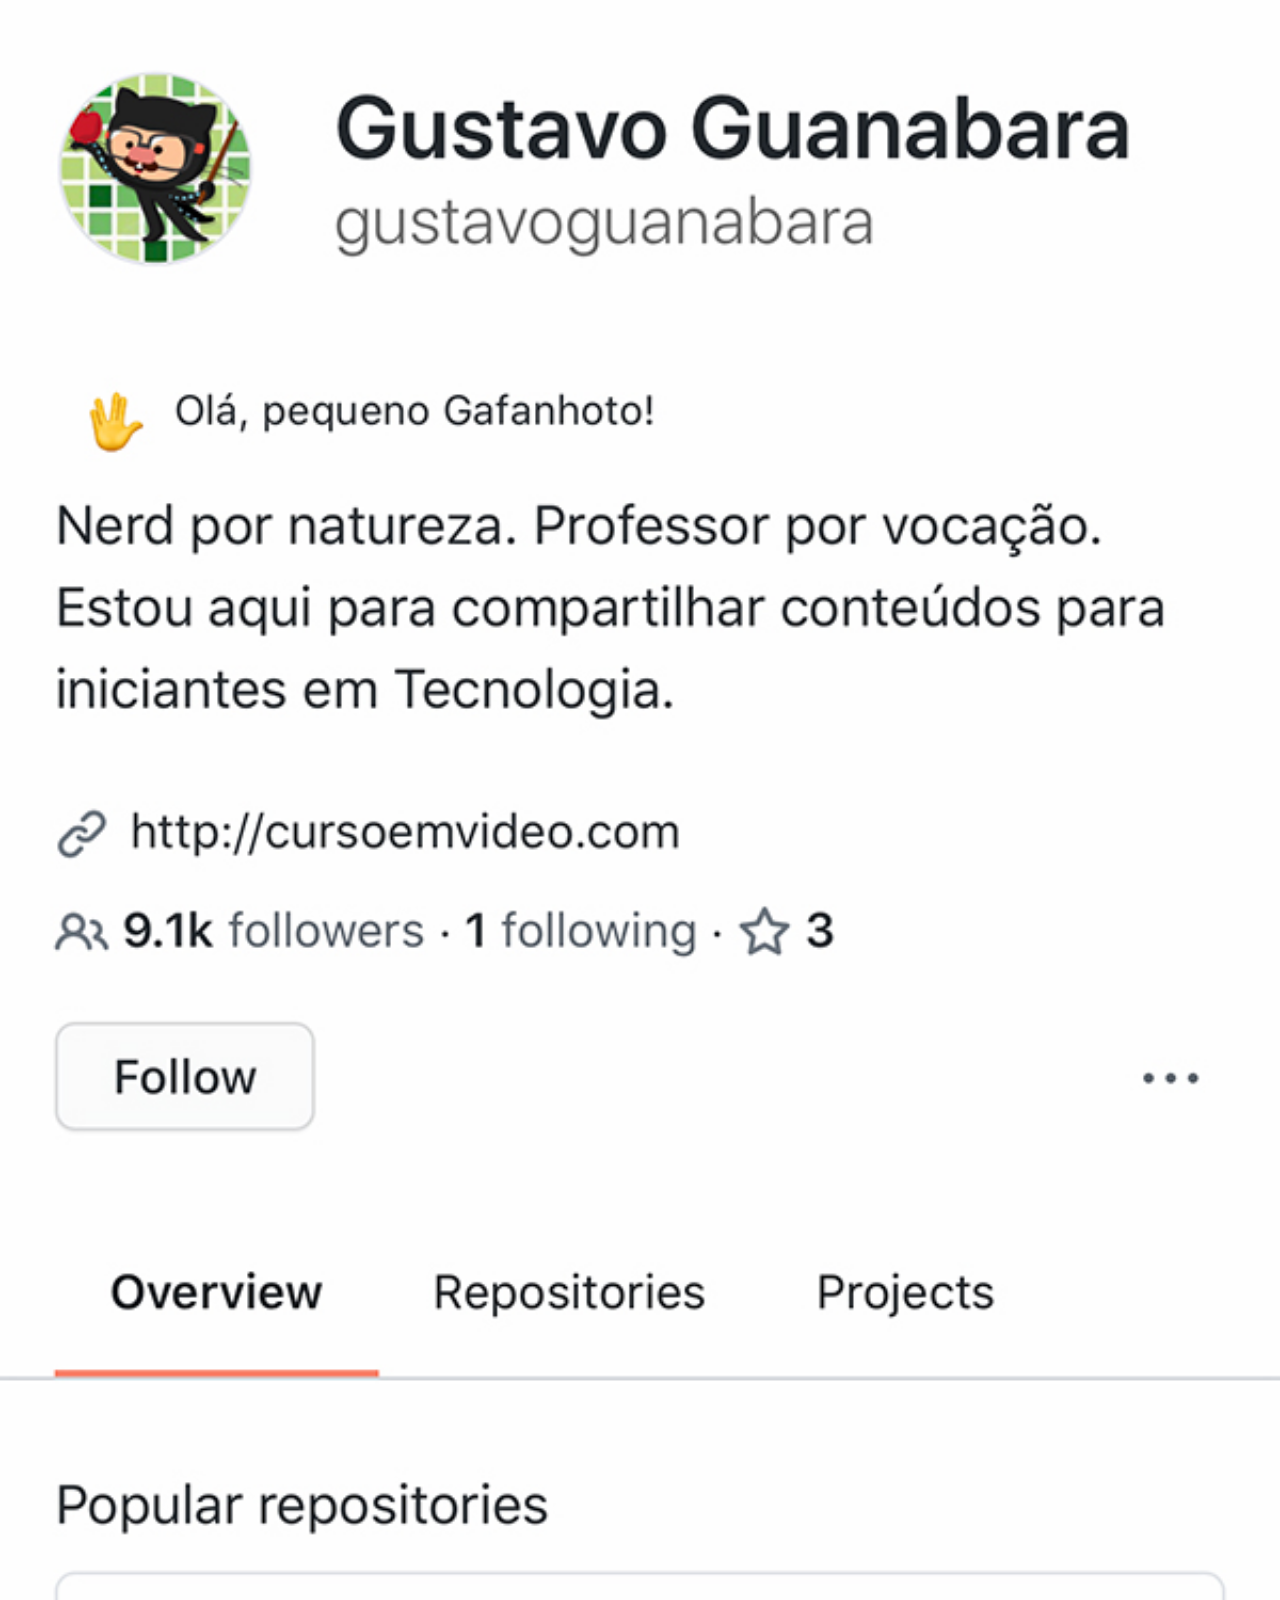
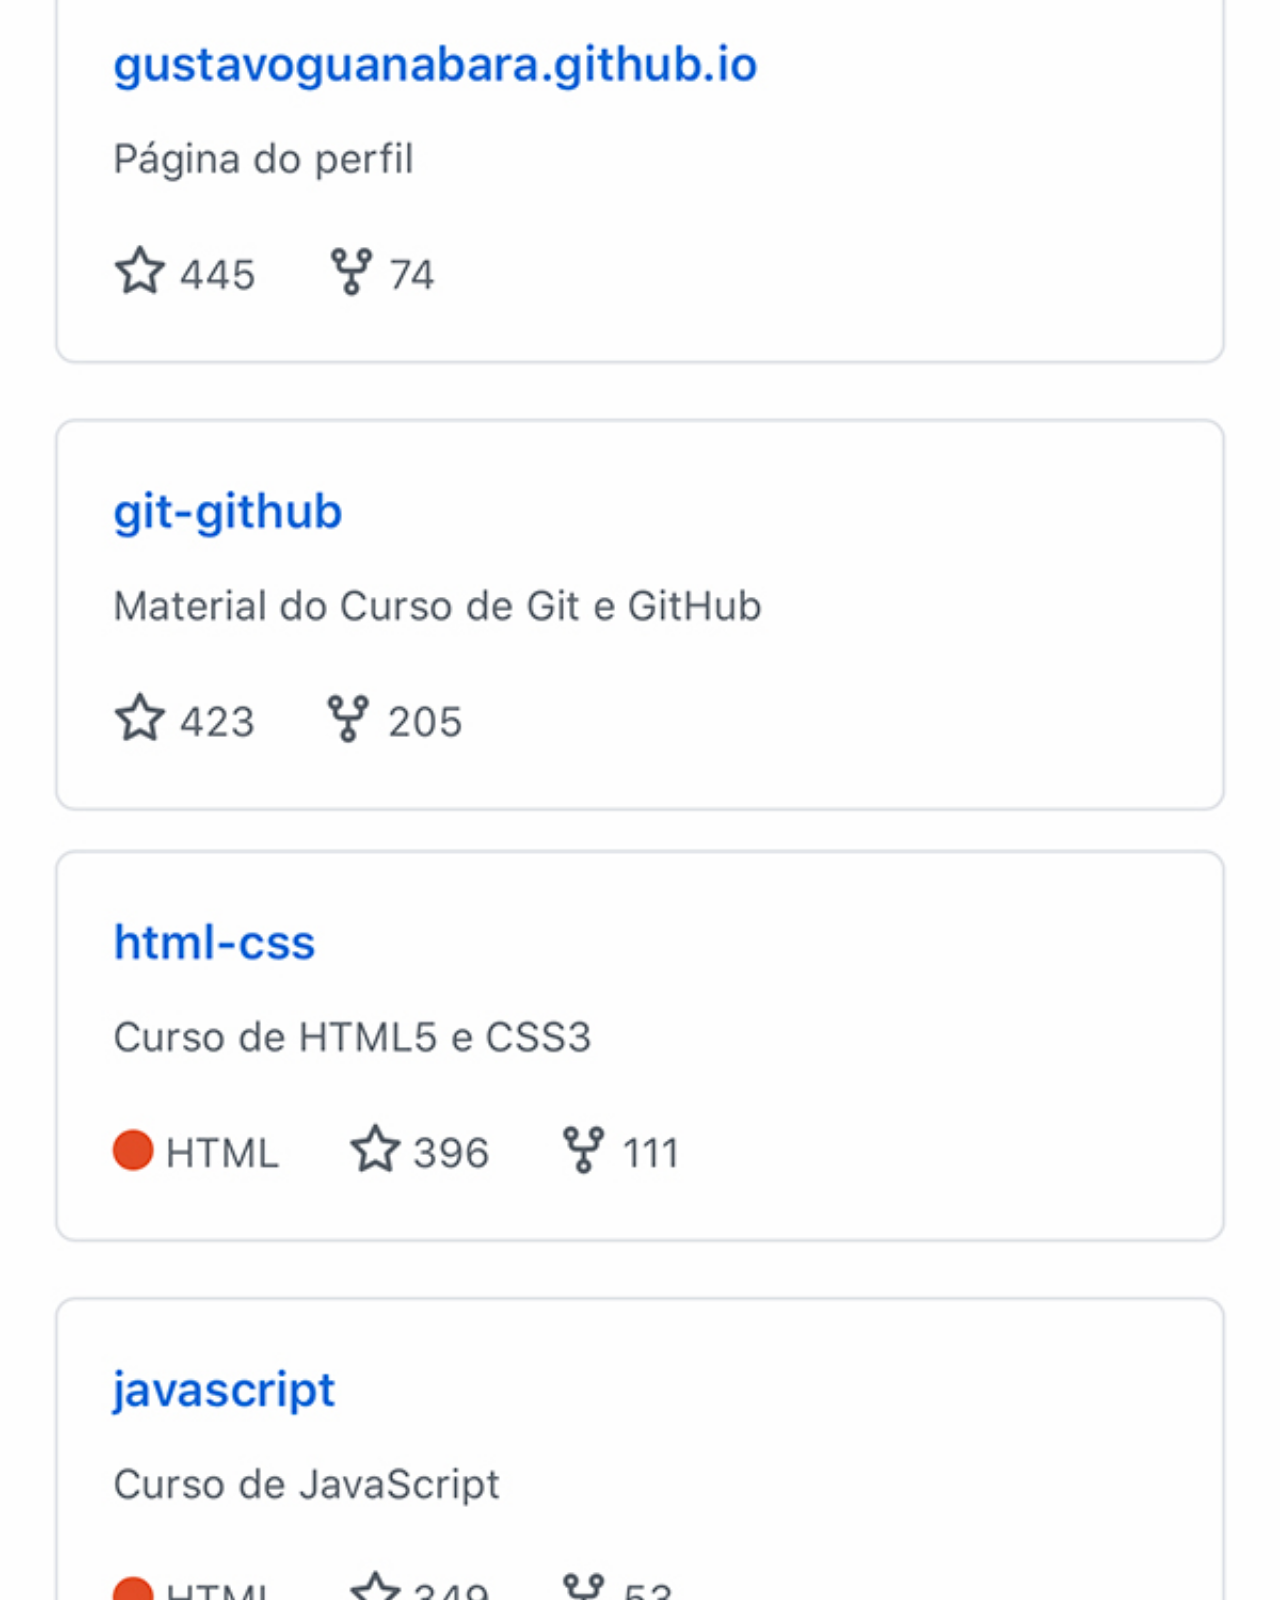
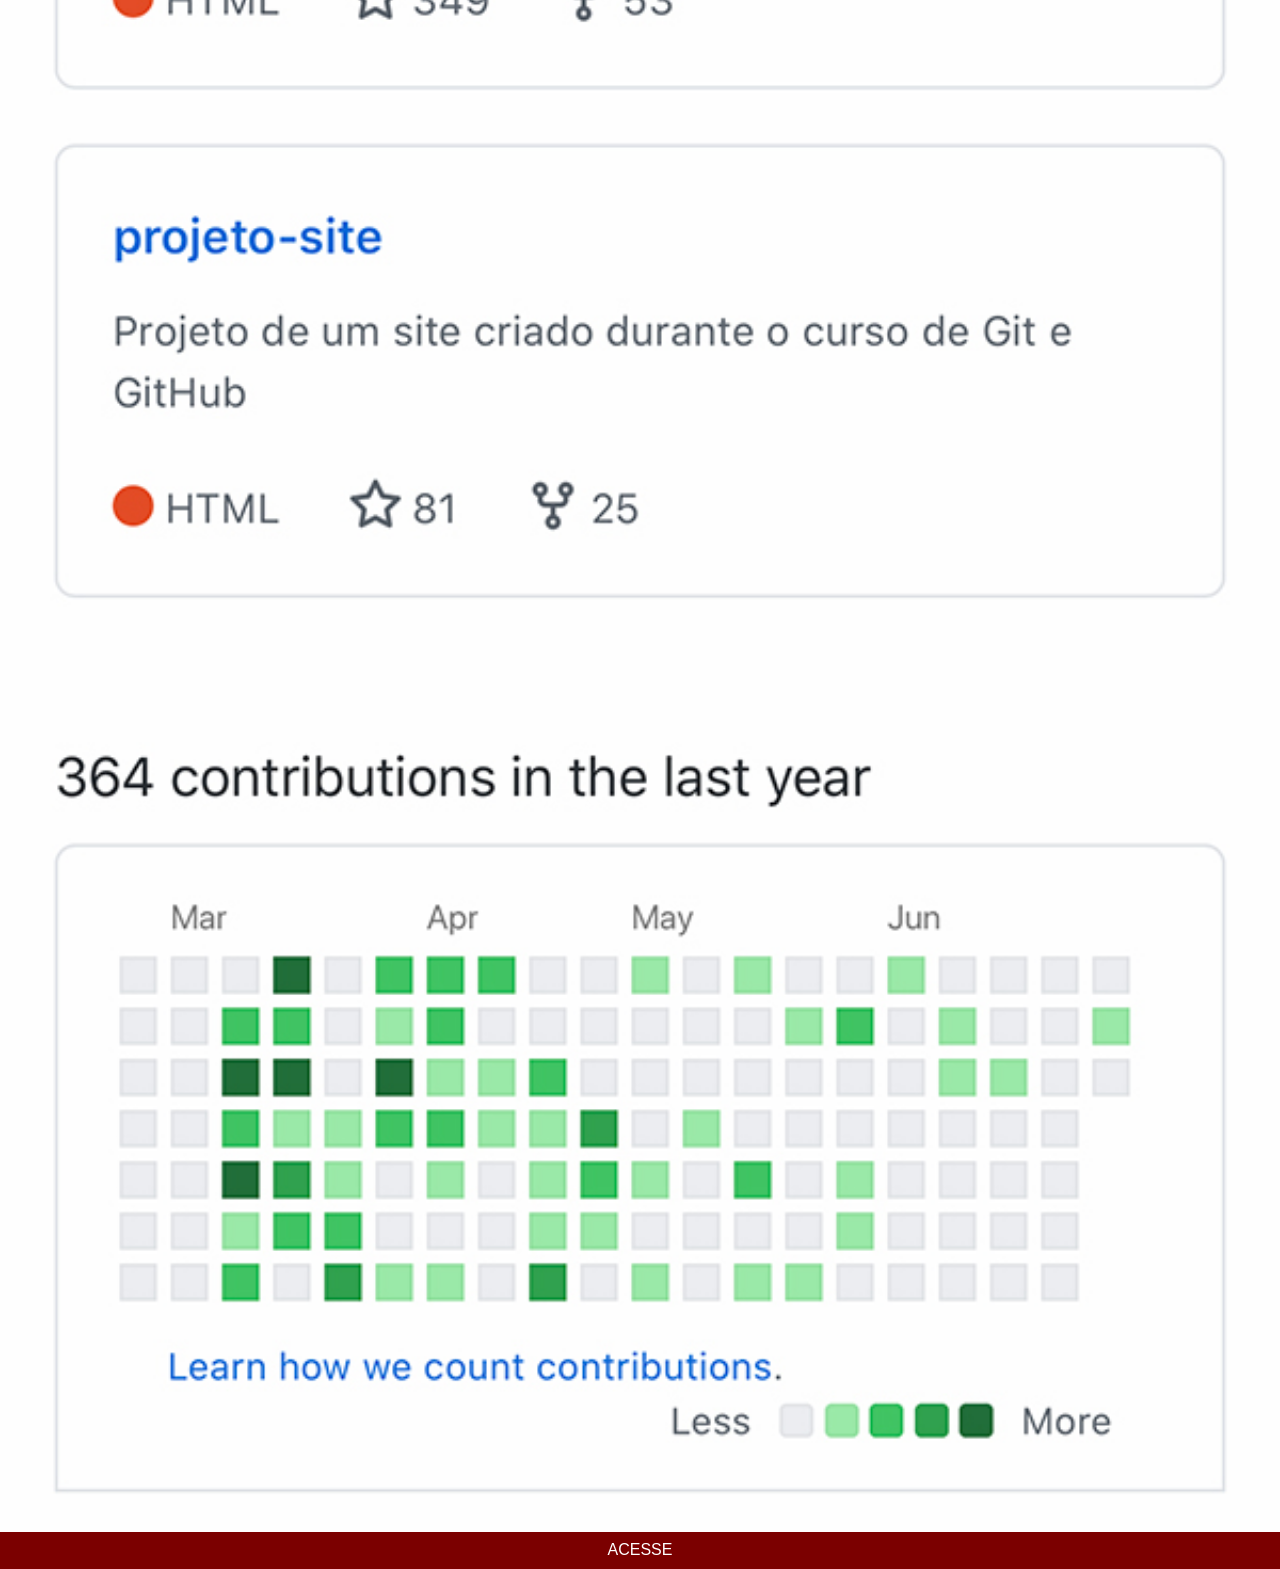
==== github.html @ c018ae4c "Modificando os links dos botões" ====
<!DOCTYPE html>
<html lang="pt-br">
<head>
    <meta charset="UTF-8">
    <meta name="viewport" content="width=device-width, initial-scale=1.0">
    <title>GitHub</title>
    <link rel="stylesheet" href="style/social.css">
</head>
<body>
    <img src="imagens/tela-github.jpg" alt="">
    <a href="https://github.com/skawan-src" target="_blank">ACESSE</a>
</body>
</html>
---- style/social.css ----
* {
  margin: 0px;
  padding: 0px;
  font-family: Arial, Helvetica, sans-serif;
}
::-webkit-scrollbar {
  width: 0;
  height: 0;
}
img {
  width: 100%;
}
a {
  display: block;
  text-decoration: none;
  background-color: rgb(123, 0, 0);
  color: rgb(255, 255, 255);
  padding: 10px;
  text-align: center;
  margin-top: -5px;
}
a:hover {
  background-color: red;
  font-weight: bolder;
}
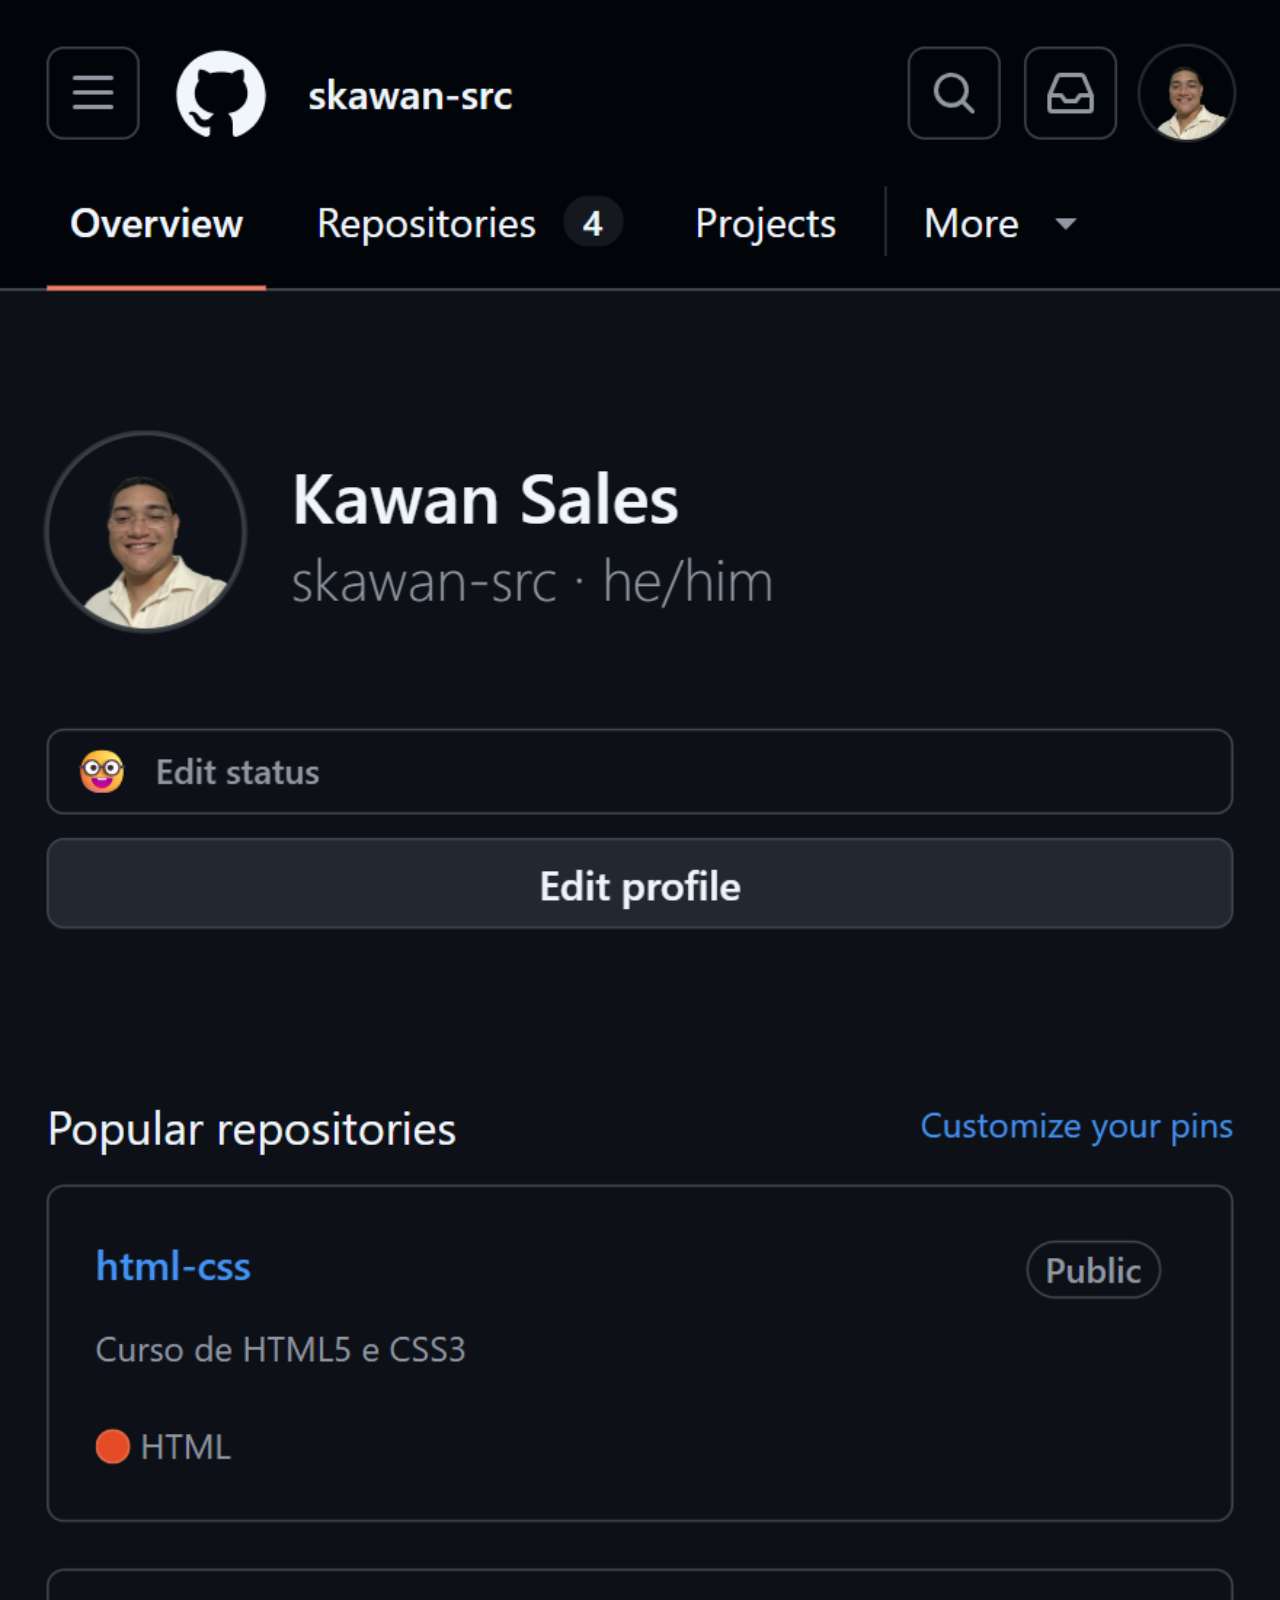
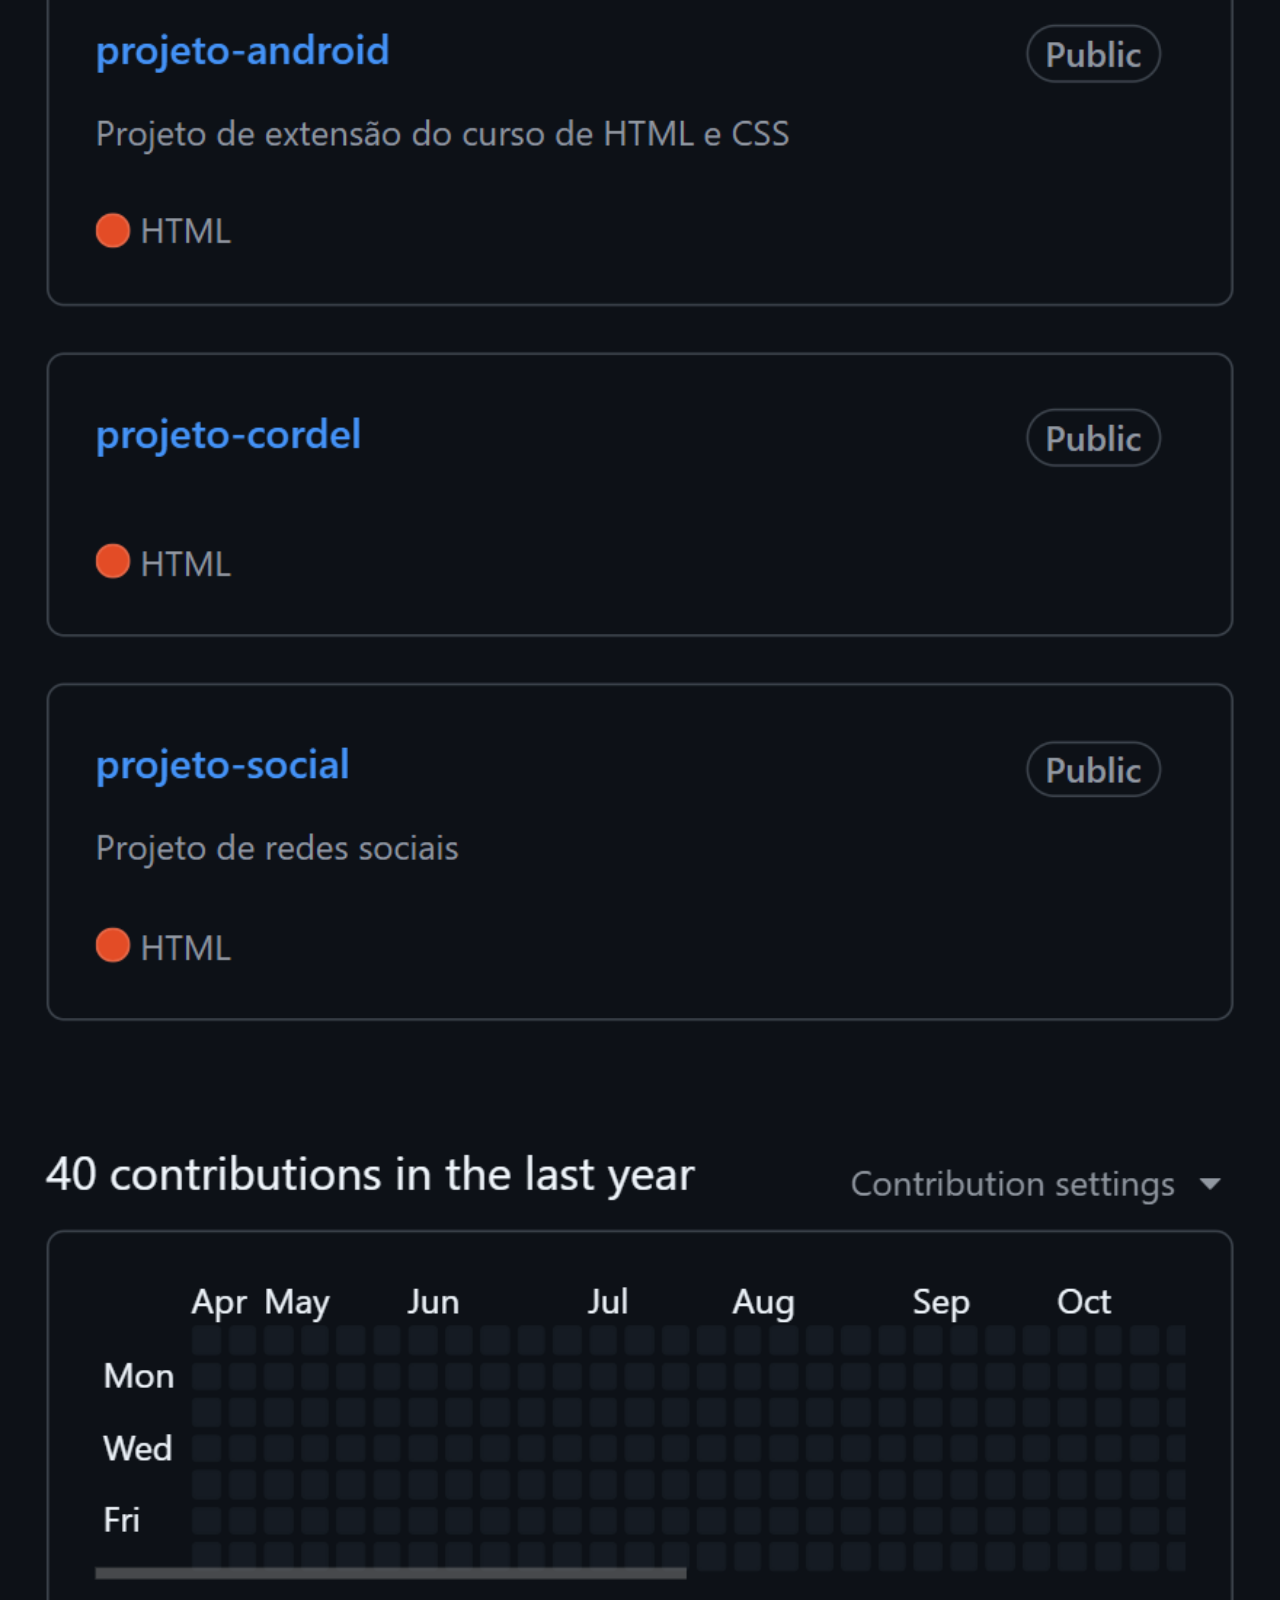
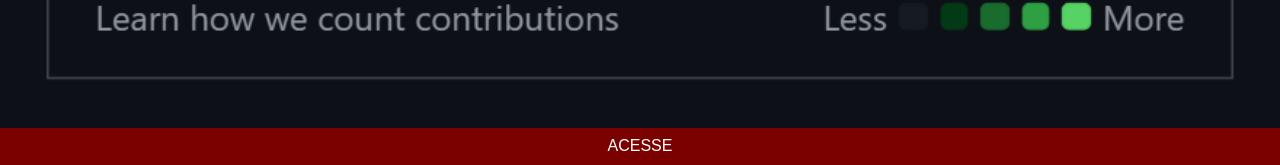
==== commit 5a0321e1: "Troca das imagens" ====
--- a/github.html
+++ b/github.html
@@ -7,7 +7,7 @@
     <link rel="stylesheet" href="style/social.css">
 </head>
 <body>
-    <img src="imagens/tela-github.jpg" alt="">
+    <img src="imagens/tela-github.png" alt="">
     <a href="https://github.com/skawan-src" target="_blank">ACESSE</a>
 </body>
 </html>
